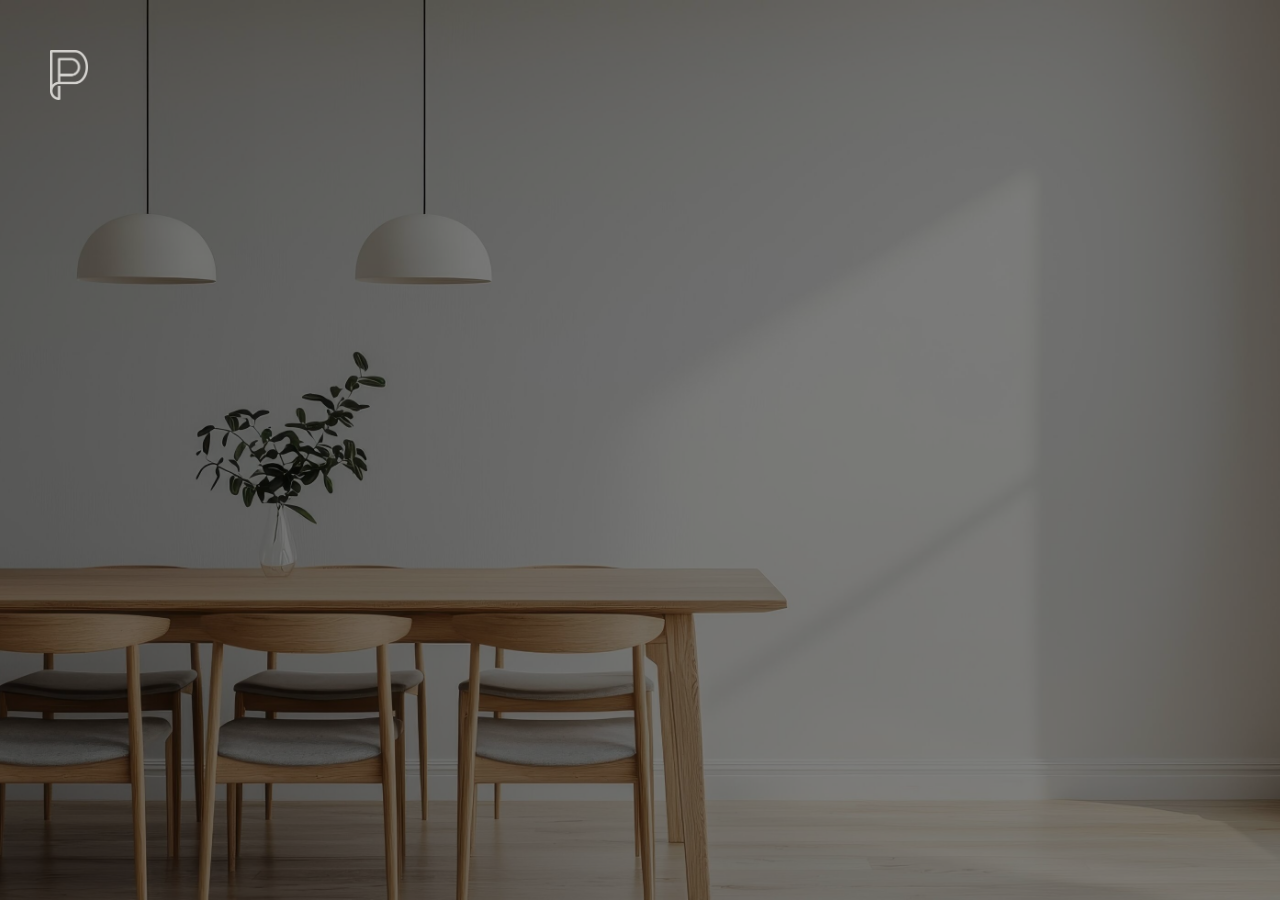
==== index.html @ c5957fdc "first commit" ====
<!DOCTYPE html>
<html lang="en">
  <head>
    <meta charset="UTF-8" />
    <meta name="viewport" content="width=device-width, initial-scale=1.0" />
    <title>Document</title>
    <link rel="stylesheet" href="./styles.css" />
  </head>
  <body>
    <div class="hero-bg">
      <div class="overlay">
        <nav>
          <div><img src="./images/Vector.png" alt="logo" class="logo" /></div>
          <div></div>
          <div></div>
        </nav>
      </div>
    </div>
  </body>
</html>
---- styles.css ----
* {
    padding: 0;
    margin: 0;
    box-sizing: border-box;
}

.hero-bg {
    background-image: url(./images/hero-bg.jpeg);
    background-size: cover;
    background-position: center;
    height: 100vh;
}

.overlay {
    height: 100vh;
    background-color: #000000;
    opacity: 0.5;
}

nav {
    padding: 50px;
}

.logo {
    height: 50px;
}
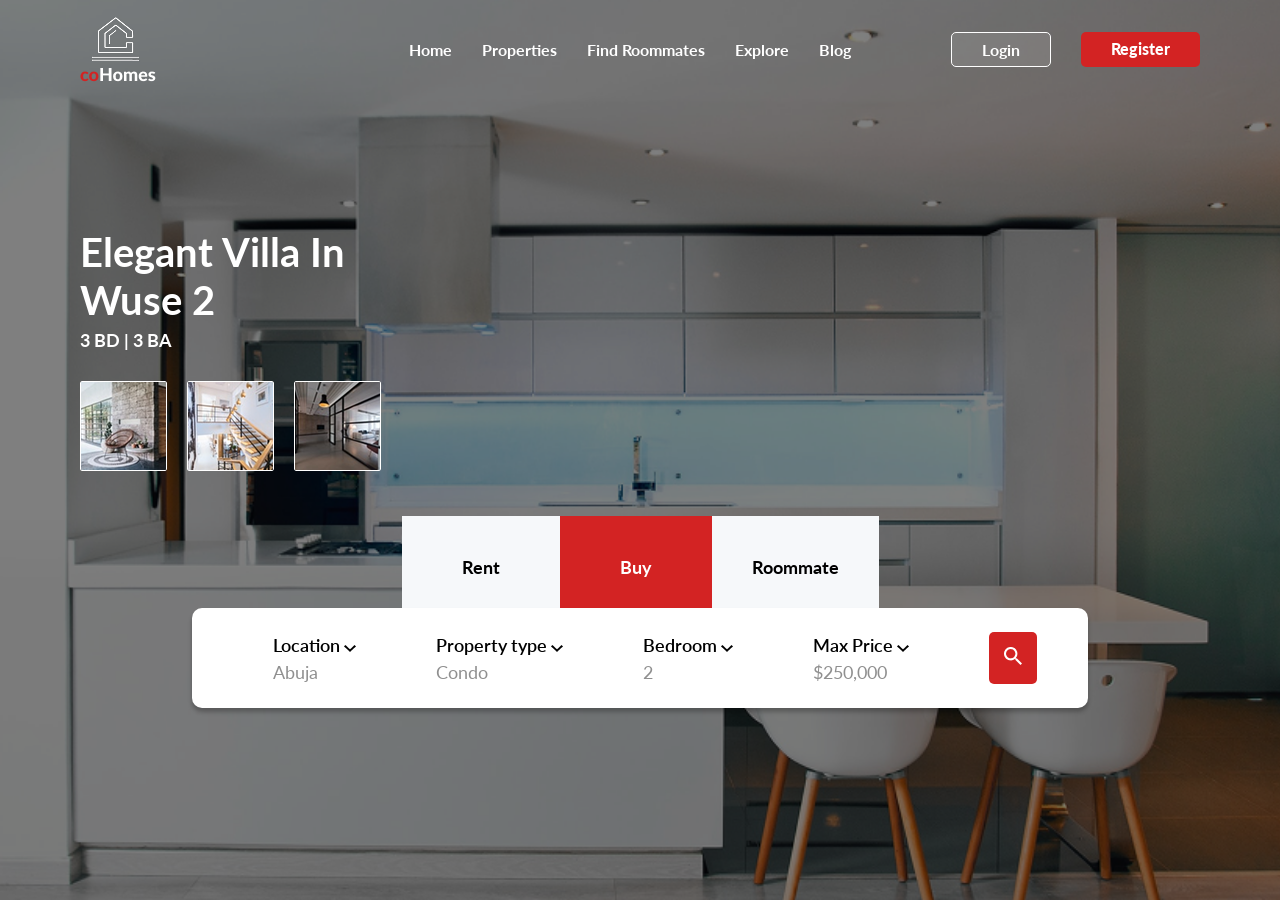
==== commit b5922f73: "second commit" ====
--- a/index.html
+++ b/index.html
@@ -3,18 +3,161 @@
   <head>
     <meta charset="UTF-8" />
     <meta name="viewport" content="width=device-width, initial-scale=1.0" />
-    <title>Document</title>
+    <title>coHOMES</title>
+    <link rel="icon" type="image/x-icon" href="./images/logo.png" />
     <link rel="stylesheet" href="./styles.css" />
   </head>
   <body>
-    <div class="hero-bg">
+    <section id="hero" class="hero-bg">
       <div class="overlay">
         <nav>
-          <div><img src="./images/Vector.png" alt="logo" class="logo" /></div>
-          <div></div>
-          <div></div>
+          <div>
+            <a href="#"
+              ><img src="./images/logo.png" alt="logo" class="logo"
+            /></a>
+          </div>
+          <div class="desktop-nav">
+            <div class="nav-links">
+              <ul>
+                <li><a href="">Home</a></li>
+                <li><a href="">Properties</a></li>
+                <li><a href="">Find Roommates</a></li>
+                <li><a href="">Explore</a></li>
+                <li><a href="">Blog</a></li>
+              </ul>
+            </div>
+            <div class="buttons">
+              <a href="#" class="login">Login</a>
+              <a href="#" class="register">Register</a>
+            </div>
+          </div>
         </nav>
+        <div class="hero-content">
+          <h1>Elegant Villa In <br />Wuse 2</h1>
+          <p>3 BD | 3 BA</p>
+          <div>
+            <img src="./images/hero-c1.png" alt="" />
+            <img src="./images/hero-c2.png" alt="" />
+            <img src="./images/hero-c3.png" alt="" />
+          </div>
+          <div class="hero-bottom">
+            <p>
+              <span id="rent">Rent</span><span id="buy">Buy</span
+              ><span>Roommate</span>
+            </p>
+          </div>
+        </div>
+        <div class="hero-select">
+          <p>
+            Location
+            <span class="dropdown-container"
+              ><span class="dropdown-icon" onclick="toggleDropdownMenu(event)"
+                ><img src="./images/dropdown.png" alt="dropdown" /><span
+                  class="current-option"
+                  >Abuja</span
+                ></span
+              ><span class="dropdown-menu" id="dropdownMenu"
+                ><span
+                  class="dropdown-item"
+                  onclick="selectOption(event, 'Abuja')"
+                  >Abuja</span
+                ><span
+                  class="dropdown-item"
+                  onclick="selectOption(event, 'Lagos')"
+                  >Lagos</span
+                ><span
+                  class="dropdown-item"
+                  onclick="selectOption(event, 'Delta')"
+                  >Delta</span
+                ><span
+                  class="dropdown-item"
+                  onclick="selectOption(event, 'Anambra')"
+                  >Anambra</span
+                ></span
+              ></span
+            >
+          </p>
+          <p>
+            Property type
+            <span class="dropdown-container"
+              ><span class="dropdown-icon" onclick="toggleDropdownMenu(event)"
+                ><img src="./images/dropdown.png" alt="dropdown" /><span
+                  class="current-option"
+                  >Condo</span
+                ></span
+              ><span class="dropdown-menu" id="dropdownMenu"
+                ><span
+                  class="dropdown-item"
+                  onclick="selectOption(event, 'Condo')"
+                  >Condo</span
+                ><span
+                  class="dropdown-item"
+                  onclick="selectOption(event, 'Apartment')"
+                  >Apartment</span
+                ></span
+              >
+            </span>
+          </p>
+          <p>
+            Bedroom
+            <span class="dropdown-container"
+              ><span class="dropdown-icon" onclick="toggleDropdownMenu(event)"
+                ><img src="./images/dropdown.png" alt="dropdown" /><span
+                  class="current-option"
+                  >2</span
+                ></span
+              ><span class="dropdown-menu" id="dropdownMenu"
+                ><span class="dropdown-item" onclick="selectOption(event, '2')"
+                  >2</span
+                ><span class="dropdown-item" onclick="selectOption(event, '3')"
+                  >3</span
+                ><span class="dropdown-item" onclick="selectOption(event, '4')"
+                  >4</span
+                ><span class="dropdown-item" onclick="selectOption(event, '5')"
+                  >5</span
+                ><span class="dropdown-item" onclick="selectOption(event, '1')"
+                  >1</span
+                ></span
+              ></span
+            >
+          </p>
+          <p>
+            Max Price
+            <span class="dropdown-container"
+              ><span class="dropdown-icon" onclick="toggleDropdownMenu(event)"
+                ><img src="./images/dropdown.png" alt="dropdown" /><span
+                  class="current-option"
+                  >$250,000</span
+                ></span
+              ><span class="dropdown-menu" id="dropdownMenu"
+                ><span
+                  class="dropdown-item"
+                  onclick="selectOption(event, '$250,000')"
+                  >$250,000</span
+                ><span
+                  class="dropdown-item"
+                  onclick="selectOption(event, '$50,000')"
+                  >$50,000</span
+                ><span
+                  class="dropdown-item"
+                  onclick="selectOption(event, '$150,000')"
+                  >$150,000</span
+                ><span
+                  class="dropdown-item"
+                  onclick="selectOption(event, '$350,000')"
+                  >$350,000</span
+                ><span
+                  class="dropdown-item"
+                  onclick="selectOption(event, '$650,000')"
+                  >$650,000</span
+                ></span
+              ></span
+            >
+          </p>
+          <a href="#"><img src="./images/search.png" alt="search" /></a>
+        </div>
       </div>
-    </div>
+    </section>
+    <script src="./script.js"></script>
   </body>
 </html>
--- a/styles.css
+++ b/styles.css
@@ -1,26 +1,200 @@
+@import url("https://fonts.googleapis.com/css2?family=Lato:ital,wght@0,100;0,300;0,400;0,700;0,900;1,100;1,300;1,400;1,700;1,900&display=swap");
+
+body {
+  font-family: "Lato", sans-serif;
+  font-weight: 700;
+  font-size: 16px;
+}
+
 * {
-    padding: 0;
-    margin: 0;
-    box-sizing: border-box;
+  padding: 0;
+  margin: 0;
+  box-sizing: border-box;
+  text-decoration: none;
 }
 
 .hero-bg {
-    background-image: url(./images/hero-bg.jpeg);
-    background-size: cover;
-    background-position: center;
-    height: 100vh;
+  background-image: url(./images/hero-bg.png);
+  background-size: cover;
+  background-position: center;
+  height: 100vh;
 }
 
 .overlay {
-    height: 100vh;
-    background-color: #000000;
-    opacity: 0.5;
+  position: relative;
+  height: 100vh;
+  background-color: #00000080;
 }
 
 nav {
-    padding: 50px;
-}
-
-.logo {
-    height: 50px;
-}+  padding: 10px 80px;
+  display: flex;
+  justify-content: space-between;
+  align-items: center;
+}
+
+.desktop-nav {
+  display: flex;
+  gap: 100px;
+  align-items: center;
+}
+
+.nav-links > ul {
+  display: flex;
+  justify-content: center;
+  gap: 30px;
+  align-items: center;
+  list-style: none;
+}
+
+.nav-links > ul > li > a {
+  color: #ffffff;
+}
+
+.buttons {
+  display: flex;
+  gap: 30px;
+}
+
+.login,
+.register {
+  color: #ffffff;
+  padding: 7px 30px;
+  border-radius: 5px;
+}
+
+.login {
+  background-color: #c4c4c42b;
+  border: 1px solid #ffffff;
+}
+
+.register {
+  background-color: #d32323;
+  font-weight: 900;
+}
+
+.hero-content {
+  margin: 50px 0 0 0;
+  padding: 80px 80px;
+  color: #ffffff;
+  width: 100%;
+}
+
+.hero-content h1 {
+  font-size: 40px;
+}
+
+.hero-content p {
+  padding: 5px 0 0 0;
+  font-size: 18px;
+}
+
+.hero-content > div {
+  padding: 30px 0 0 0;
+  display: flex;
+  gap: 20px;
+}
+
+.hero-content > div > img {
+  border-radius: 2px;
+  height: 90px;
+}
+
+.hero-bottom {
+  display: flex;
+  justify-content: center;
+  align-items: center;
+  margin: 50px 0 0 0;
+}
+
+.hero-bottom p span {
+  padding: 40px 40px;
+  background-color: #f6f8fa;
+  color: #000000;
+  font-size: 18px;
+  text-align: center;
+}
+
+#rent,
+#buy {
+  padding: 40px 60px;
+}
+
+#buy {
+  background-color: #d32323;
+  color: #ffffff;
+}
+
+.hero-select {
+  position: relative;
+  top: -50px;
+  padding: 0 20px 0 50px;
+  width: 70%;
+  margin: 0 auto;
+  display: flex;
+  gap: 80px;
+  justify-content: center;
+  align-items: center;
+  height: 100px;
+  background-color: #ffffff;
+  border-radius: 10px;
+  box-shadow: 0px 4px 4px 0px #00000040;
+  font-size: 18px;
+  font-weight: 600;
+  z-index: 1;
+}
+
+.hero-select > a {
+  background-color: #d32323;
+  padding: 15px;
+  border-radius: 5px;
+  cursor: pointer;
+}
+
+.dropdown-icon {
+  cursor: pointer;
+}
+
+.hero-select p > img {
+  padding: 0 0 0 7px;
+}
+
+.dropdown-container {
+  position: relative;
+  display: inline;
+}
+
+.current-option, .dropdown-item {
+  display: block;
+  font-weight: 400;
+  color: #00000070;
+  margin: 5px 0 0 0;
+}
+
+.dropdown-menu {
+  display: none;
+  position: absolute;
+  top: 100%;
+  padding: 0 10px;
+  background-color: #fff;
+  border: 1px solid #ccc;
+  border-radius: 5px;
+  box-shadow: 0 2px 5px rgba(0, 0, 0, 0.2);
+  z-index: 2;
+}
+
+.dropdown-menu.show {
+  display: block;
+  display: flex;
+  justify-content: center;
+  flex-direction: column;
+  align-content: center;
+}
+
+.dropdown-item {
+  padding: 10px;
+  cursor: pointer;
+  border-bottom: 1px solid #ccc;
+}
+
+
